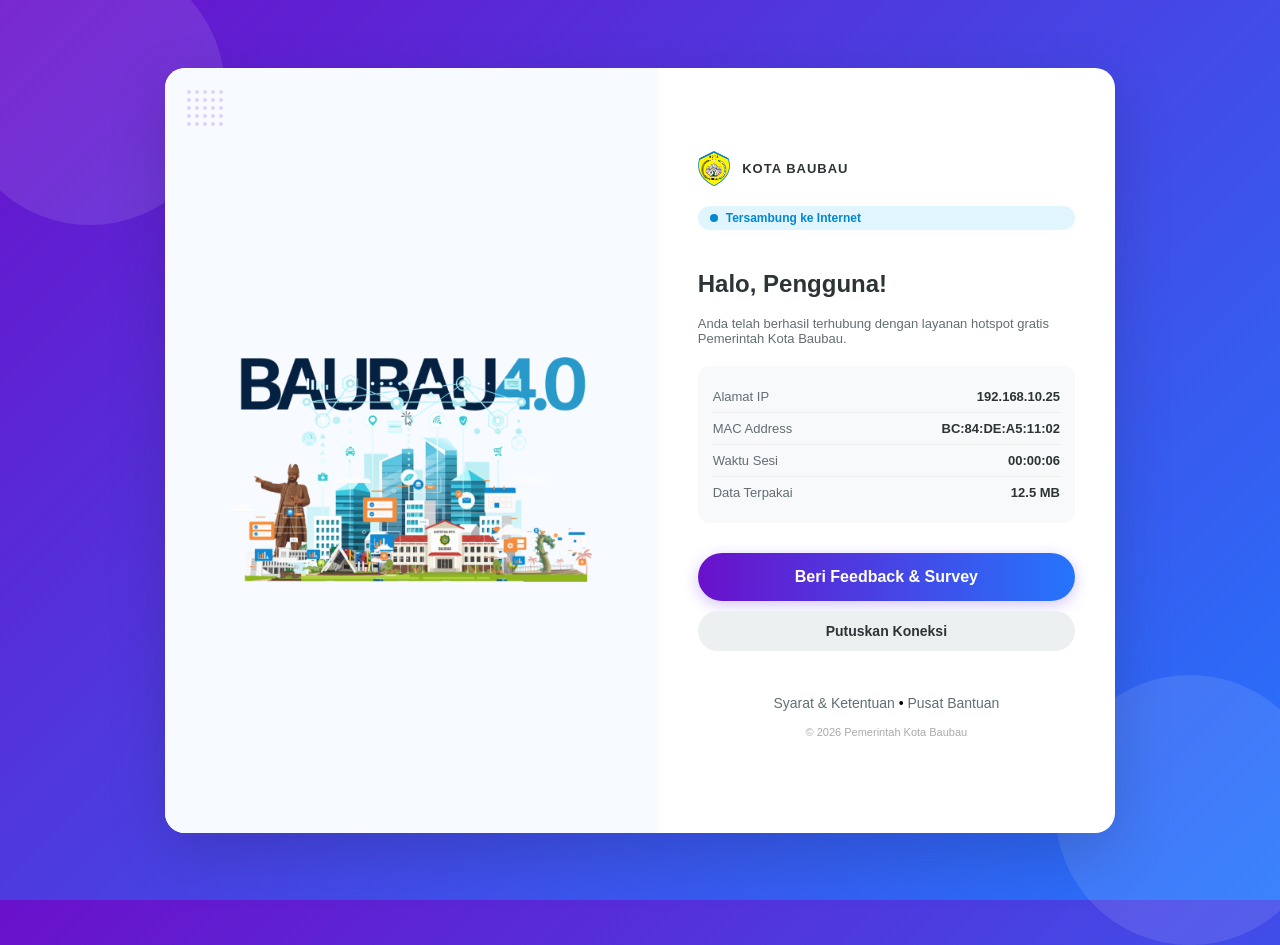
==== status.html @ 0a75f3f8 "feat: simplify login page, add connection status, and customer survey pages" ====
<!DOCTYPE html>
<html lang="id">
<head>
    <meta charset="utf-8">
    <meta http-equiv="X-UA-Compatible" content="IE=edge">
    <meta name="viewport" content="width=device-width, initial-scale=1">
    <meta name="description" content="Status Login Wifi Baubau">
    <meta name="author" content="Kota Baubau">
    <link rel="stylesheet" type="text/css" href="assets/fonts/fonts.css"> 
    <link rel="stylesheet" type="text/css" href="assets/css/style.css">
    <title>Status Login - Wifi Baubau</title>
</head>
<body>

    <div class="split-card">
        <!-- Visual Section -->
        <div class="visual-side">
            <img src="assets/img/baubau40.png" alt="BAUBAU 4.0" class="hero-img">
        </div>
        
        <!-- Status Section -->
        <div class="form-side">
            <div class="branding">
                <img src="assets/img/logo-baubau.png" alt="Logo Kota Baubau">
                <span>Kota Baubau</span>
            </div>
            
            <div class="status-indicator">Tersambung ke Internet</div>
            
            <h2 id="welcome-msg">Halo, Pengguna!</h2>
            <p class="instruction">Anda telah berhasil terhubung dengan layanan hotspot gratis Pemerintah Kota Baubau.</p>
            
            <div class="status-info">
                <div class="status-item">
                    <span class="status-label">Alamat IP</span>
                    <span class="status-value">192.168.10.25</span>
                </div>
                <div class="status-item">
                    <span class="status-label">MAC Address</span>
                    <span class="status-value">BC:84:DE:A5:11:02</span>
                </div>
                <div class="status-item">
                    <span class="status-label">Waktu Sesi</span>
                    <span class="status-value" id="session-time">00:00:05</span>
                </div>
                <div class="status-item">
                    <span class="status-label">Data Terpakai</span>
                    <span class="status-value">12.5 MB</span>
                </div>
            </div>

            <button type="button" class="btn-send" onclick="window.location.href='survey.html'">Beri Feedback & Survey</button>
            <button type="button" class="btn-logout" onclick="logout()">Putuskan Koneksi</button>
            
            <div class="back-link">
                <p><a href="#">Syarat & Ketentuan</a> &bull; <a href="#">Pusat Bantuan</a></p>
                <p style="font-size: 11px; margin-top: 15px; color: #aaa;">&copy; 2026 Pemerintah Kota Baubau</p>
            </div>
        </div>
    </div>

    <script>
        // Set welcome message
        const userName = localStorage.getItem('wifi_user_name') || 'Pengguna';
        document.getElementById('welcome-msg').innerText = `Halo, ${userName}!`;

        // Dummy session timer
        let seconds = 5;
        setInterval(() => {
            seconds++;
            const h = Math.floor(seconds / 3600).toString().padStart(2, '0');
            const m = Math.floor((seconds % 3600) / 60).toString().padStart(2, '0');
            const s = (seconds % 60).toString().padStart(2, '0');
            document.getElementById('session-time').innerText = `${h}:${m}:${s}`;
        }, 1000);

        function logout() {
            if(confirm('Apakah Anda yakin ingin memutuskan koneksi?')) {
                localStorage.removeItem('wifi_user_name');
                window.location.href = 'index.html';
            }
        }
    </script>
</body>
</html>
---- assets/css/style.css ----
:root {
    --primary-purple: #7042fd;
    --primary-blue: #0073bc; /* Baubau Blue for slight accent */
    --bg-gradient: linear-gradient(135deg, #a1c4fd 0%, #c2e9fb 100%);
    --card-shadow: 0 20px 60px rgba(0, 0, 0, 0.15);
    --text-main: #2d3436;
    --text-muted: #636e72;
}

body {
    font-family: 'Poppins', sans-serif;
    margin: 0;
    padding: 0;
    height: 100vh; /* Fixed height for no-scroll */
    display: flex;
    justify-content: center;
    align-items: center;
    background: #6a11cb;
    background: linear-gradient(135deg, #6a11cb 0%, #2575fc 100%);
    position: relative;
    overflow: hidden; /* Prevent body scroll */
}

/* Background elements similar to the FOCUS style */
body::before, body::after {
    content: '';
    position: absolute;
    width: 30vh;
    height: 30vh;
    border-radius: 50%;
    background: rgba(255, 255, 255, 0.1);
    z-index: -1;
}

body::before { top: -5vh; left: -5vh; }
body::after { bottom: -5vh; right: -5vh; }

.split-card {
    background: #ffffff;
    width: 100%;
    max-width: 950px;
    height: 85vh; /* Responsive height to fit viewport */
    min-height: 500px;
    display: flex;
    border-radius: 20px;
    box-shadow: var(--card-shadow);
    overflow: hidden;
    margin: 20px;
}

/* Left Column: Visuals */
.visual-side {
    flex: 1.2; /* Give slightly more space to the visual side */
    background-color: #f7faff;
    display: flex;
    flex-direction: column;
    justify-content: center;
    align-items: center;
    padding: 20px; /* Reduced padding for more image space */
    position: relative;
    overflow: hidden;
}

.visual-side .hero-img {
    width: 100%;
    height: 100%;
    object-fit: contain; /* Ensure the whole image fits without cropping */
    max-width: 90%;
    max-height: 90%;
}

.visual-side::after {
    content: '';
    position: absolute;
    top: 20px;
    left: 20px;
    width: 40px;
    height: 40px;
    background: radial-gradient(circle, var(--primary-purple) 2px, transparent 2px);
    background-size: 8px 8px;
    opacity: 0.2;
}

/* Right Column: Form */
.form-side {
    flex: 1;
    padding: 30px 40px; /* Reduced vertical padding */
    display: flex;
    flex-direction: column;
    justify-content: center;
}

.branding {
    display: flex;
    align-items: center;
    margin-bottom: 20px; /* Reduced margin */
}

.branding img {
    height: 35px; /* Slightly smaller */
    margin-right: 12px;
}

.branding span {
    font-size: 13px; /* Slightly smaller */
    font-weight: 600;
    color: var(--text-main);
    letter-spacing: 1px;
    text-transform: uppercase;
}

h2 {
    font-size: 24px; /* Reduced from 28px */
    color: var(--text-main);
    margin-bottom: 5px; /* Reduced margin */
    font-weight: 700;
}

p.instruction {
    color: var(--text-muted);
    font-size: 13px; /* Reduced font size */
    margin-bottom: 20px; /* Reduced margin */
}

.form-group {
    margin-bottom: 12px; /* Reduced from 20px */
}

.form-group label {
    display: block;
    font-size: 13px;
    font-weight: 600;
    color: var(--text-main);
    margin-bottom: 8px;
}

.form-control {
    width: 100%;
    padding: 12px 18px;
    border: 1px solid #dfe6e9;
    border-radius: 10px;
    font-family: inherit;
    font-size: 14px;
    box-sizing: border-box;
    transition: all 0.3s ease;
    background: #fdfdfd;
}

.form-control:focus {
    outline: none;
    border-color: var(--primary-purple);
    box-shadow: 0 0 0 4px rgba(112, 66, 253, 0.1);
}

textarea.form-control {
    min-height: 80px;
    resize: vertical;
}

.btn-send {
    background: var(--primary-purple);
    background: linear-gradient(to right, #6a11cb 0%, #2575fc 100%);
    color: #fff;
    border: none;
    padding: 15px;
    border-radius: 50px;
    font-size: 16px;
    font-weight: 600;
    cursor: pointer;
    box-shadow: 0 4px 15px rgba(112, 66, 253, 0.3);
    transition: all 0.3s ease;
    margin-top: 10px;
    width: 100%;
}

.btn-send:hover {
    transform: translateY(-2px);
    box-shadow: 0 6px 20px rgba(112, 66, 253, 0.4);
}

.back-link {
    text-align: center;
    margin-top: 30px;
    font-size: 14px;
}

.back-link a {
    color: var(--text-muted);
    text-decoration: none;
    transition: color 0.3s;
}

.back-link a:hover {
    color: var(--primary-purple);
}


/* Satisfaction Rating */
.rating-group {
    display: flex;
    flex-direction: row-reverse;
    justify-content: flex-end;
    gap: 10px;
    margin-top: 5px;
}

.rating-group input {
    display: none;
}

.rating-group label {
    font-size: 24px;
    color: #dfe6e9;
    cursor: pointer;
    transition: color 0.2s;
    margin-bottom: 0px !important;
}

.rating-group label:hover,
.rating-group label:hover ~ label,
.rating-group input:checked ~ label {
    color: #ffb900;
}

.rating-group label::before {
    content: '★';
}

/* Survey Link in index.html */
.survey-promo {
    margin-top: 15px;
    padding-top: 15px;
    border-top: 1px dashed #eee;
    text-align: center;
}

.survey-promo a {
    display: inline-block;
    color: var(--primary-purple);
    font-weight: 600;
    text-decoration: none;
    font-size: 13px;
    transition: all 0.2s;
}

.survey-promo a:hover {
    transform: scale(1.05);
}


/* Status Page */
.status-info {
    background: #f8f9fa;
    border-radius: 12px;
    padding: 15px;
    margin-bottom: 20px;
}

.status-item {
    display: flex;
    justify-content: space-between;
    padding: 8px 0;
    border-bottom: 1px solid #eee;
}

.status-item:last-child {
    border-bottom: none;
}

.status-label {
    font-size: 13px;
    color: var(--text-muted);
    font-weight: 500;
}

.status-value {
    font-size: 13px;
    color: var(--text-main);
    font-weight: 600;
}

.status-indicator {
    display: inline-flex;
    align-items: center;
    gap: 8px;
    background: #e1f5fe;
    color: #0288d1;
    padding: 5px 12px;
    border-radius: 20px;
    font-size: 12px;
    font-weight: 600;
    margin-bottom: 20px;
}

.status-indicator::before {
    content: '';
    width: 8px;
    height: 8px;
    background: #0288d1;
    border-radius: 50%;
    animation: pulse 1.5s infinite;
}

@keyframes pulse {
    0% { transform: scale(0.95); box-shadow: 0 0 0 0 rgba(2, 136, 209, 0.7); }
    70% { transform: scale(1); box-shadow: 0 0 0 10px rgba(2, 136, 209, 0); }
    100% { transform: scale(0.95); box-shadow: 0 0 0 0 rgba(2, 136, 209, 0); }
}

.btn-logout {
    background: #ecf0f1;
    color: #2d3436;
    border: none;
    padding: 12px;
    border-radius: 50px;
    font-size: 14px;
    font-weight: 600;
    cursor: pointer;
    transition: all 0.3s ease;
    width: 100%;
    margin-top: 10px;
}

.btn-logout:hover {
    background: #dfe6e9;
    color: #d63031;
}

@media (max-width: 900px) {
    .split-card {
        flex-direction: column;
        max-width: 450px;
        height: auto;
    }
    .visual-side {
        padding: 30px;
        height: 200px;
        flex: none;
    }
    .form-side {
        padding: 40px 30px;
    }
}
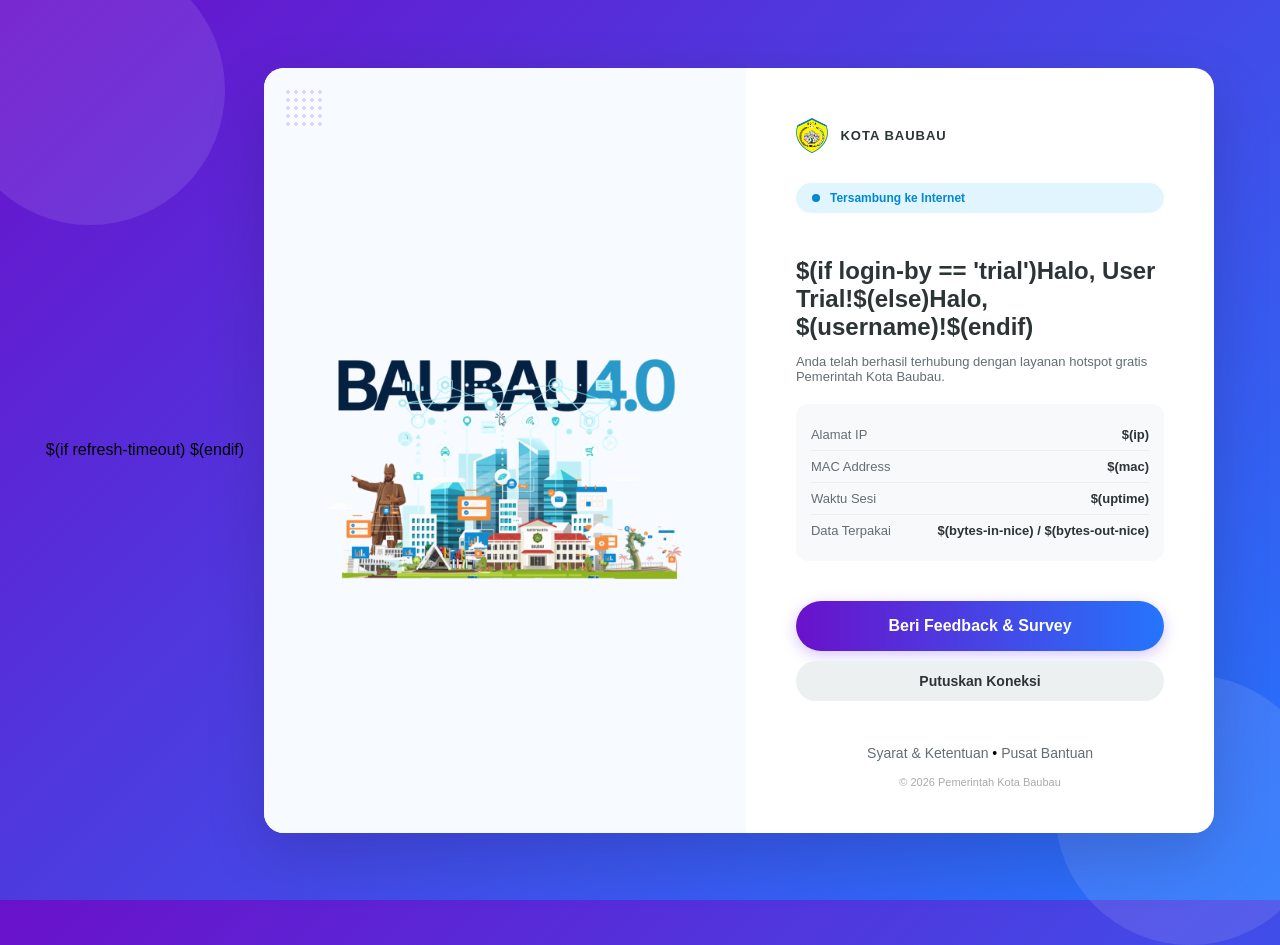
==== commit 8b0f315a: "feat: Implement complete premium MikroTik Hotspot suite and enhanced survey UI - Branding & Identity" ====
--- a/status.html
+++ b/status.html
@@ -9,6 +9,9 @@
     <link rel="stylesheet" type="text/css" href="assets/fonts/fonts.css"> 
     <link rel="stylesheet" type="text/css" href="assets/css/style.css">
     <title>Status Login - Wifi Baubau</title>
+    $(if refresh-timeout)
+    <meta http-equiv="refresh" content="$(refresh-timeout-secs)">
+    $(endif)
 </head>
 <body>
 
@@ -27,25 +30,25 @@
             
             <div class="status-indicator">Tersambung ke Internet</div>
             
-            <h2 id="welcome-msg">Halo, Pengguna!</h2>
+            <h2 id="welcome-msg">$(if login-by == 'trial')Halo, User Trial!$(else)Halo, $(username)!$(endif)</h2>
             <p class="instruction">Anda telah berhasil terhubung dengan layanan hotspot gratis Pemerintah Kota Baubau.</p>
             
             <div class="status-info">
                 <div class="status-item">
                     <span class="status-label">Alamat IP</span>
-                    <span class="status-value">192.168.10.25</span>
+                    <span class="status-value">$(ip)</span>
                 </div>
                 <div class="status-item">
                     <span class="status-label">MAC Address</span>
-                    <span class="status-value">BC:84:DE:A5:11:02</span>
+                    <span class="status-value">$(mac)</span>
                 </div>
                 <div class="status-item">
                     <span class="status-label">Waktu Sesi</span>
-                    <span class="status-value" id="session-time">00:00:05</span>
+                    <span class="status-value" id="session-time">$(uptime)</span>
                 </div>
                 <div class="status-item">
                     <span class="status-label">Data Terpakai</span>
-                    <span class="status-value">12.5 MB</span>
+                    <span class="status-value">$(bytes-in-nice) / $(bytes-out-nice)</span>
                 </div>
             </div>
 
@@ -53,31 +56,16 @@
             <button type="button" class="btn-logout" onclick="logout()">Putuskan Koneksi</button>
             
             <div class="back-link">
-                <p><a href="#">Syarat & Ketentuan</a> &bull; <a href="#">Pusat Bantuan</a></p>
+                <p><a href="terms.html">Syarat & Ketentuan</a> &bull; <a href="help.html">Pusat Bantuan</a></p>
                 <p style="font-size: 11px; margin-top: 15px; color: #aaa;">&copy; 2026 Pemerintah Kota Baubau</p>
             </div>
         </div>
     </div>
 
     <script>
-        // Set welcome message
-        const userName = localStorage.getItem('wifi_user_name') || 'Pengguna';
-        document.getElementById('welcome-msg').innerText = `Halo, ${userName}!`;
-
-        // Dummy session timer
-        let seconds = 5;
-        setInterval(() => {
-            seconds++;
-            const h = Math.floor(seconds / 3600).toString().padStart(2, '0');
-            const m = Math.floor((seconds % 3600) / 60).toString().padStart(2, '0');
-            const s = (seconds % 60).toString().padStart(2, '0');
-            document.getElementById('session-time').innerText = `${h}:${m}:${s}`;
-        }, 1000);
-
         function logout() {
             if(confirm('Apakah Anda yakin ingin memutuskan koneksi?')) {
-                localStorage.removeItem('wifi_user_name');
-                window.location.href = 'index.html';
+                window.location.href = '$(link-logout)';
             }
         }
     </script>
--- a/assets/css/style.css
+++ b/assets/css/style.css
@@ -84,16 +84,17 @@
 /* Right Column: Form */
 .form-side {
     flex: 1;
-    padding: 30px 40px; /* Reduced vertical padding */
+    padding: 40px 50px; /* Increased padding and standardized */
     display: flex;
     flex-direction: column;
-    justify-content: center;
+    justify-content: flex-start; /* Align from top for better control */
 }
 
 .branding {
     display: flex;
     align-items: center;
-    margin-bottom: 20px; /* Reduced margin */
+    margin-bottom: 30px; /* Increased from 20px */
+    padding-top: 10px; /* Buffer from card edge */
 }
 
 .branding img {
@@ -109,11 +110,29 @@
     text-transform: uppercase;
 }
 
+.header-group {
+    display: flex;
+    align-items: center;
+    gap: 12px;
+    margin-bottom: 5px;
+}
+
 h2 {
-    font-size: 24px; /* Reduced from 28px */
-    color: var(--text-main);
-    margin-bottom: 5px; /* Reduced margin */
+    font-size: 24px;
+    color: var(--text-main);
+    margin-bottom: 0px;
     font-weight: 700;
+}
+
+.badge-free {
+    background: #e1f5fe;
+    color: #0288d1;
+    padding: 4px 10px;
+    border-radius: 6px;
+    font-size: 10px;
+    font-weight: 800;
+    letter-spacing: 0.5px;
+    text-transform: uppercase;
 }
 
 p.instruction {
@@ -123,7 +142,7 @@
 }
 
 .form-group {
-    margin-bottom: 12px; /* Reduced from 20px */
+    margin-bottom: 20px; /* Consistent margin */
 }
 
 .form-group label {
@@ -131,7 +150,7 @@
     font-size: 13px;
     font-weight: 600;
     color: var(--text-main);
-    margin-bottom: 8px;
+    margin-bottom: 10px; /* Increased from 8px for better separation */
 }
 
 .form-control {
@@ -152,6 +171,179 @@
     box-shadow: 0 0 0 4px rgba(112, 66, 253, 0.1);
 }
 
+select.form-control {
+    appearance: none;
+    background-image: url("data:image/svg+xml,%3Csvg xmlns='http://www.w3.org/2000/svg' width='24' height='24' viewBox='0 0 24 24' fill='none' stroke='%23636e72' stroke-width='2' stroke-linecap='round' stroke-linejoin='round'%3E%3Cpolyline points='6 9 12 15 18 9'%3E%3C/polyline%3E%3C/svg%3E");
+    background-repeat: no-repeat;
+    background-position: right 15px center;
+    background-size: 18px;
+    padding-right: 45px;
+    cursor: pointer;
+}
+
+/* Modal Selection */
+.modal-trigger {
+    display: flex;
+    justify-content: space-between;
+    align-items: center;
+    padding: 12px 18px;
+    border: 1px solid #dfe6e9;
+    border-radius: 10px;
+    background: #fdfdfd;
+    cursor: pointer;
+    transition: all 0.3s ease;
+    font-size: 14px;
+    color: var(--text-main);
+}
+
+.modal-trigger:hover {
+    border-color: var(--primary-purple);
+}
+
+.modal-trigger.open {
+    border-color: var(--primary-purple);
+    box-shadow: 0 0 0 4px rgba(112, 66, 253, 0.1);
+}
+
+.arrow-icon {
+    width: 12px;
+    height: 12px;
+    border-right: 2px solid var(--text-muted);
+    border-bottom: 2px solid var(--text-muted);
+    transform: rotate(45deg);
+    transition: transform 0.3s ease;
+    margin-top: -4px;
+}
+
+.modal-trigger.open .arrow-icon {
+    transform: rotate(-135deg);
+    margin-top: 4px;
+}
+
+.modal-overlay {
+    position: fixed;
+    top: 0;
+    left: 0;
+    width: 100%;
+    height: 100%;
+    background: rgba(0, 0, 0, 0.6);
+    backdrop-filter: blur(4px);
+    display: none;
+    justify-content: center;
+    align-items: center;
+    z-index: 2000;
+    padding: 20px;
+    box-sizing: border-box;
+}
+
+.modal-overlay.active {
+    display: flex;
+    animation: fadeIn 0.3s ease-out;
+}
+
+.modal-card {
+    background: #fff;
+    width: 100%;
+    max-width: 450px;
+    border-radius: 20px;
+    box-shadow: 0 15px 50px rgba(0,0,0,0.3);
+    overflow: hidden;
+    animation: slideUp 0.3s ease-out;
+    display: flex;
+    flex-direction: column;
+    max-height: 90vh;
+}
+
+@keyframes fadeIn {
+    from { opacity: 0; }
+    to { opacity: 1; }
+}
+
+@keyframes slideUp {
+    from { transform: translateY(20px); opacity: 0; }
+    to { transform: translateY(0); opacity: 1; }
+}
+
+.modal-header {
+    padding: 20px 25px;
+    border-bottom: 1px solid #eee;
+    display: flex;
+    justify-content: space-between;
+    align-items: center;
+}
+
+.modal-header h3 {
+    margin: 0;
+    font-size: 18px;
+    color: var(--text-main);
+}
+
+.btn-close {
+    background: none;
+    border: none;
+    font-size: 24px;
+    color: var(--text-muted);
+    cursor: pointer;
+    line-height: 1;
+}
+
+.modal-body {
+    padding: 20px 25px;
+    overflow-y: auto;
+}
+
+.modal-footer {
+    padding: 15px 25px;
+    border-top: 1px solid #eee;
+    background: #f8f9fa;
+}
+
+.select-all-wrapper {
+    padding-bottom: 15px;
+    margin-bottom: 15px;
+    border-bottom: 1px solid #eee;
+}
+
+.select-all {
+    background: #f1f2f6 !important;
+    font-weight: 700 !important;
+}
+
+/* Checkbox Grid inside Modal */
+.checkbox-grid {
+    display: grid;
+    grid-template-columns: 1fr;
+    gap: 8px;
+}
+
+.checkbox-item {
+    display: flex;
+    align-items: center;
+    gap: 12px;
+    padding: 10px 15px;
+    background: #fff;
+    border: 1px solid #eee;
+    border-radius: 10px;
+    cursor: pointer;
+    transition: all 0.2s;
+}
+
+.checkbox-item:hover {
+    border-color: var(--primary-purple);
+    background: #fcfaff;
+}
+
+.checkbox-item input {
+    accent-color: var(--primary-purple);
+    width: 18px;
+    height: 18px;
+}
+
+.checkbox-item span {
+    font-size: 14px;
+    color: var(--text-main);
+}
+
 textarea.form-control {
     min-height: 80px;
     resize: vertical;
@@ -162,14 +354,14 @@
     background: linear-gradient(to right, #6a11cb 0%, #2575fc 100%);
     color: #fff;
     border: none;
-    padding: 15px;
+    padding: 16px;
     border-radius: 50px;
     font-size: 16px;
     font-weight: 600;
     cursor: pointer;
     box-shadow: 0 4px 15px rgba(112, 66, 253, 0.3);
     transition: all 0.3s ease;
-    margin-top: 10px;
+    margin-top: 20px; /* Increased margin above primary button */
     width: 100%;
 }
 
@@ -200,8 +392,8 @@
     display: flex;
     flex-direction: row-reverse;
     justify-content: flex-end;
-    gap: 10px;
-    margin-top: 5px;
+    gap: 15px; /* Increased gap from 10px */
+    margin-top: 10px;
 }
 
 .rating-group input {
@@ -209,11 +401,12 @@
 }
 
 .rating-group label {
-    font-size: 24px;
+    font-size: 32px; /* Increased from 24px */
     color: #dfe6e9;
     cursor: pointer;
-    transition: color 0.2s;
+    transition: all 0.2s ease;
     margin-bottom: 0px !important;
+    line-height: 1;
 }
 
 .rating-group label:hover,
@@ -228,8 +421,8 @@
 
 /* Survey Link in index.html */
 .survey-promo {
-    margin-top: 15px;
-    padding-top: 15px;
+    margin-top: 25px; /* Increased margin */
+    padding-top: 20px;
     border-top: 1px dashed #eee;
     text-align: center;
 }
@@ -282,14 +475,15 @@
 .status-indicator {
     display: inline-flex;
     align-items: center;
-    gap: 8px;
+    gap: 10px;
     background: #e1f5fe;
     color: #0288d1;
-    padding: 5px 12px;
+    padding: 8px 16px;
     border-radius: 20px;
     font-size: 12px;
     font-weight: 600;
-    margin-bottom: 20px;
+    margin-bottom: 25px;
+    line-height: normal; /* Fix vertical centering */
 }
 
 .status-indicator::before {
